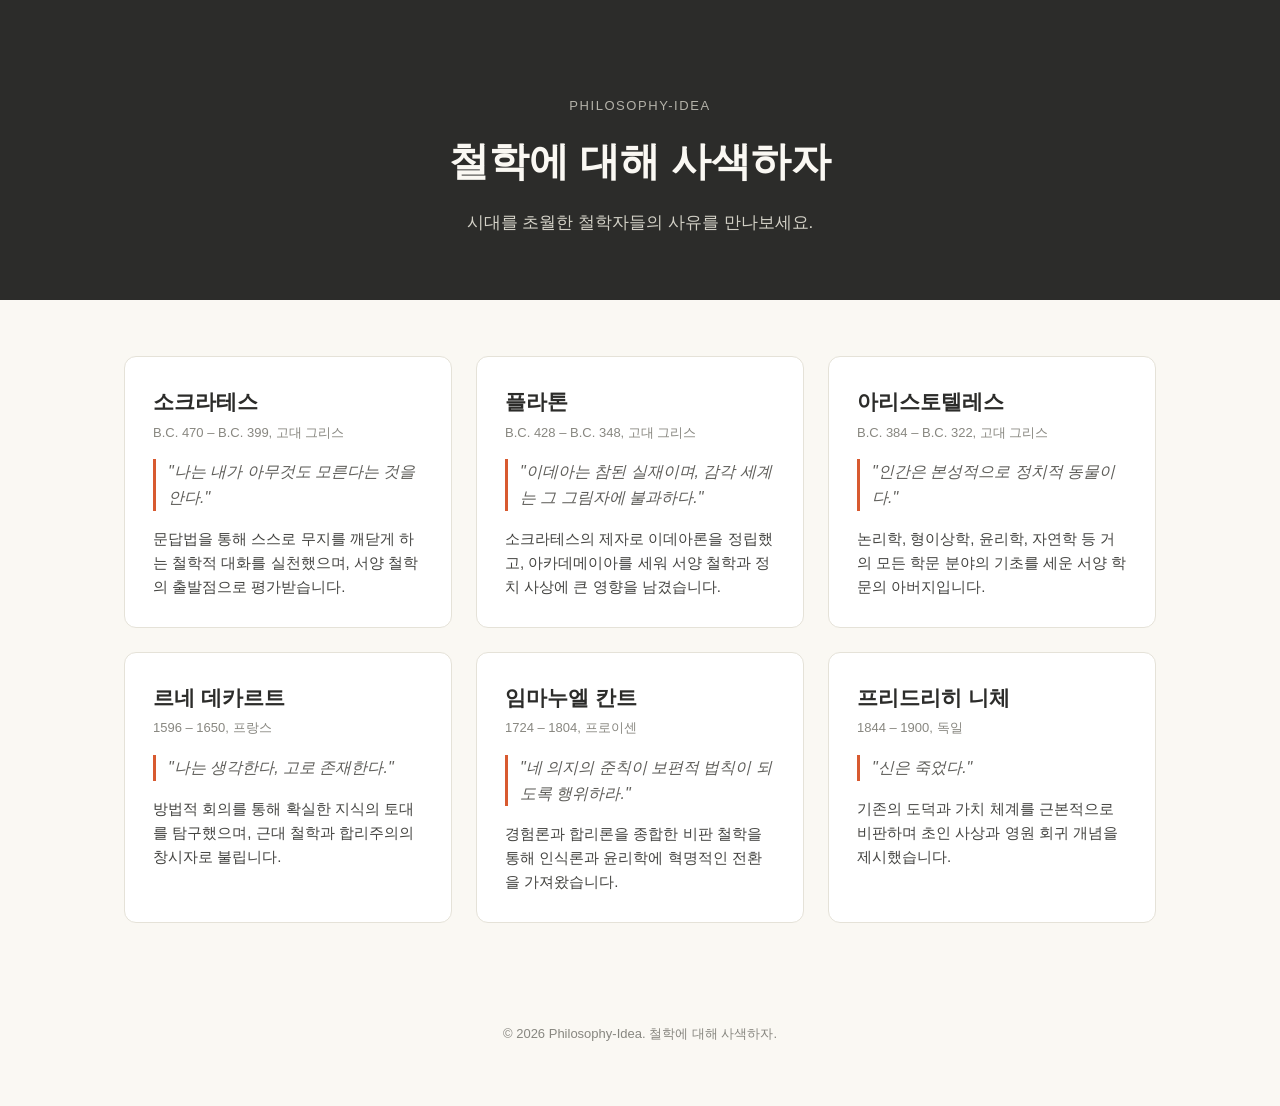
==== index.html @ b4708b45 "Add philosophers landing page Introduces a simple static landing page showcasing several philosopher" ====
<!DOCTYPE html>
<html lang="ko">
<head>
  <meta charset="UTF-8" />
  <meta name="viewport" content="width=device-width, initial-scale=1.0" />
  <title>Philosophy-Idea</title>
  <link rel="stylesheet" href="style.css" />
</head>
<body>
  <header class="hero">
    <p class="eyebrow">Philosophy-Idea</p>
    <h1>철학에 대해 사색하자</h1>
    <p class="subtitle">시대를 초월한 철학자들의 사유를 만나보세요.</p>
  </header>

  <main>
    <section class="philosophers" id="philosophers">
      <article class="card">
        <h2>소크라테스</h2>
        <p class="era">B.C. 470 &ndash; B.C. 399, 고대 그리스</p>
        <p class="quote">"나는 내가 아무것도 모른다는 것을 안다."</p>
        <p class="desc">문답법을 통해 스스로 무지를 깨닫게 하는 철학적 대화를 실천했으며, 서양 철학의 출발점으로 평가받습니다.</p>
      </article>

      <article class="card">
        <h2>플라톤</h2>
        <p class="era">B.C. 428 &ndash; B.C. 348, 고대 그리스</p>
        <p class="quote">"이데아는 참된 실재이며, 감각 세계는 그 그림자에 불과하다."</p>
        <p class="desc">소크라테스의 제자로 이데아론을 정립했고, 아카데메이아를 세워 서양 철학과 정치 사상에 큰 영향을 남겼습니다.</p>
      </article>

      <article class="card">
        <h2>아리스토텔레스</h2>
        <p class="era">B.C. 384 &ndash; B.C. 322, 고대 그리스</p>
        <p class="quote">"인간은 본성적으로 정치적 동물이다."</p>
        <p class="desc">논리학, 형이상학, 윤리학, 자연학 등 거의 모든 학문 분야의 기초를 세운 서양 학문의 아버지입니다.</p>
      </article>

      <article class="card">
        <h2>르네 데카르트</h2>
        <p class="era">1596 &ndash; 1650, 프랑스</p>
        <p class="quote">"나는 생각한다, 고로 존재한다."</p>
        <p class="desc">방법적 회의를 통해 확실한 지식의 토대를 탐구했으며, 근대 철학과 합리주의의 창시자로 불립니다.</p>
      </article>

      <article class="card">
        <h2>임마누엘 칸트</h2>
        <p class="era">1724 &ndash; 1804, 프로이센</p>
        <p class="quote">"네 의지의 준칙이 보편적 법칙이 되도록 행위하라."</p>
        <p class="desc">경험론과 합리론을 종합한 비판 철학을 통해 인식론과 윤리학에 혁명적인 전환을 가져왔습니다.</p>
      </article>

      <article class="card">
        <h2>프리드리히 니체</h2>
        <p class="era">1844 &ndash; 1900, 독일</p>
        <p class="quote">"신은 죽었다."</p>
        <p class="desc">기존의 도덕과 가치 체계를 근본적으로 비판하며 초인 사상과 영원 회귀 개념을 제시했습니다.</p>
      </article>
    </section>
  </main>

  <footer>
    <p>&copy; 2026 Philosophy-Idea. 철학에 대해 사색하자.</p>
  </footer>
</body>
</html>
---- style.css ----
* {
  box-sizing: border-box;
}

body {
  margin: 0;
  font-family: -apple-system, BlinkMacSystemFont, "Apple SD Gothic Neo", "Segoe UI", sans-serif;
  color: #2c2c2a;
  background: #faf8f3;
  line-height: 1.6;
}

.hero {
  text-align: center;
  padding: 96px 24px 64px;
  background: #2c2c2a;
  color: #faf8f3;
}

.eyebrow {
  letter-spacing: 0.12em;
  text-transform: uppercase;
  font-size: 13px;
  color: #b4b2a9;
  margin: 0 0 12px;
}

.hero h1 {
  font-size: 40px;
  margin: 0 0 16px;
  font-weight: 600;
}

.subtitle {
  font-size: 17px;
  color: #d3d1c7;
  margin: 0;
}

main {
  max-width: 1080px;
  margin: 0 auto;
  padding: 56px 24px;
}

.philosophers {
  display: grid;
  grid-template-columns: repeat(auto-fit, minmax(280px, 1fr));
  gap: 24px;
}

.card {
  background: #ffffff;
  border: 1px solid #e5e2d8;
  border-radius: 12px;
  padding: 28px;
  transition: transform 0.15s ease, box-shadow 0.15s ease;
}

.card:hover {
  transform: translateY(-2px);
  box-shadow: 0 8px 24px rgba(0, 0, 0, 0.06);
}

.card h2 {
  margin: 0 0 4px;
  font-size: 21px;
}

.era {
  font-size: 13px;
  color: #888780;
  margin: 0 0 16px;
}

.quote {
  font-style: italic;
  color: #5f5e5a;
  border-left: 3px solid #d85a30;
  padding-left: 12px;
  margin: 0 0 16px;
}

.desc {
  font-size: 15px;
  color: #444441;
  margin: 0;
}

footer {
  text-align: center;
  padding: 32px 24px 48px;
  color: #888780;
  font-size: 13px;
}
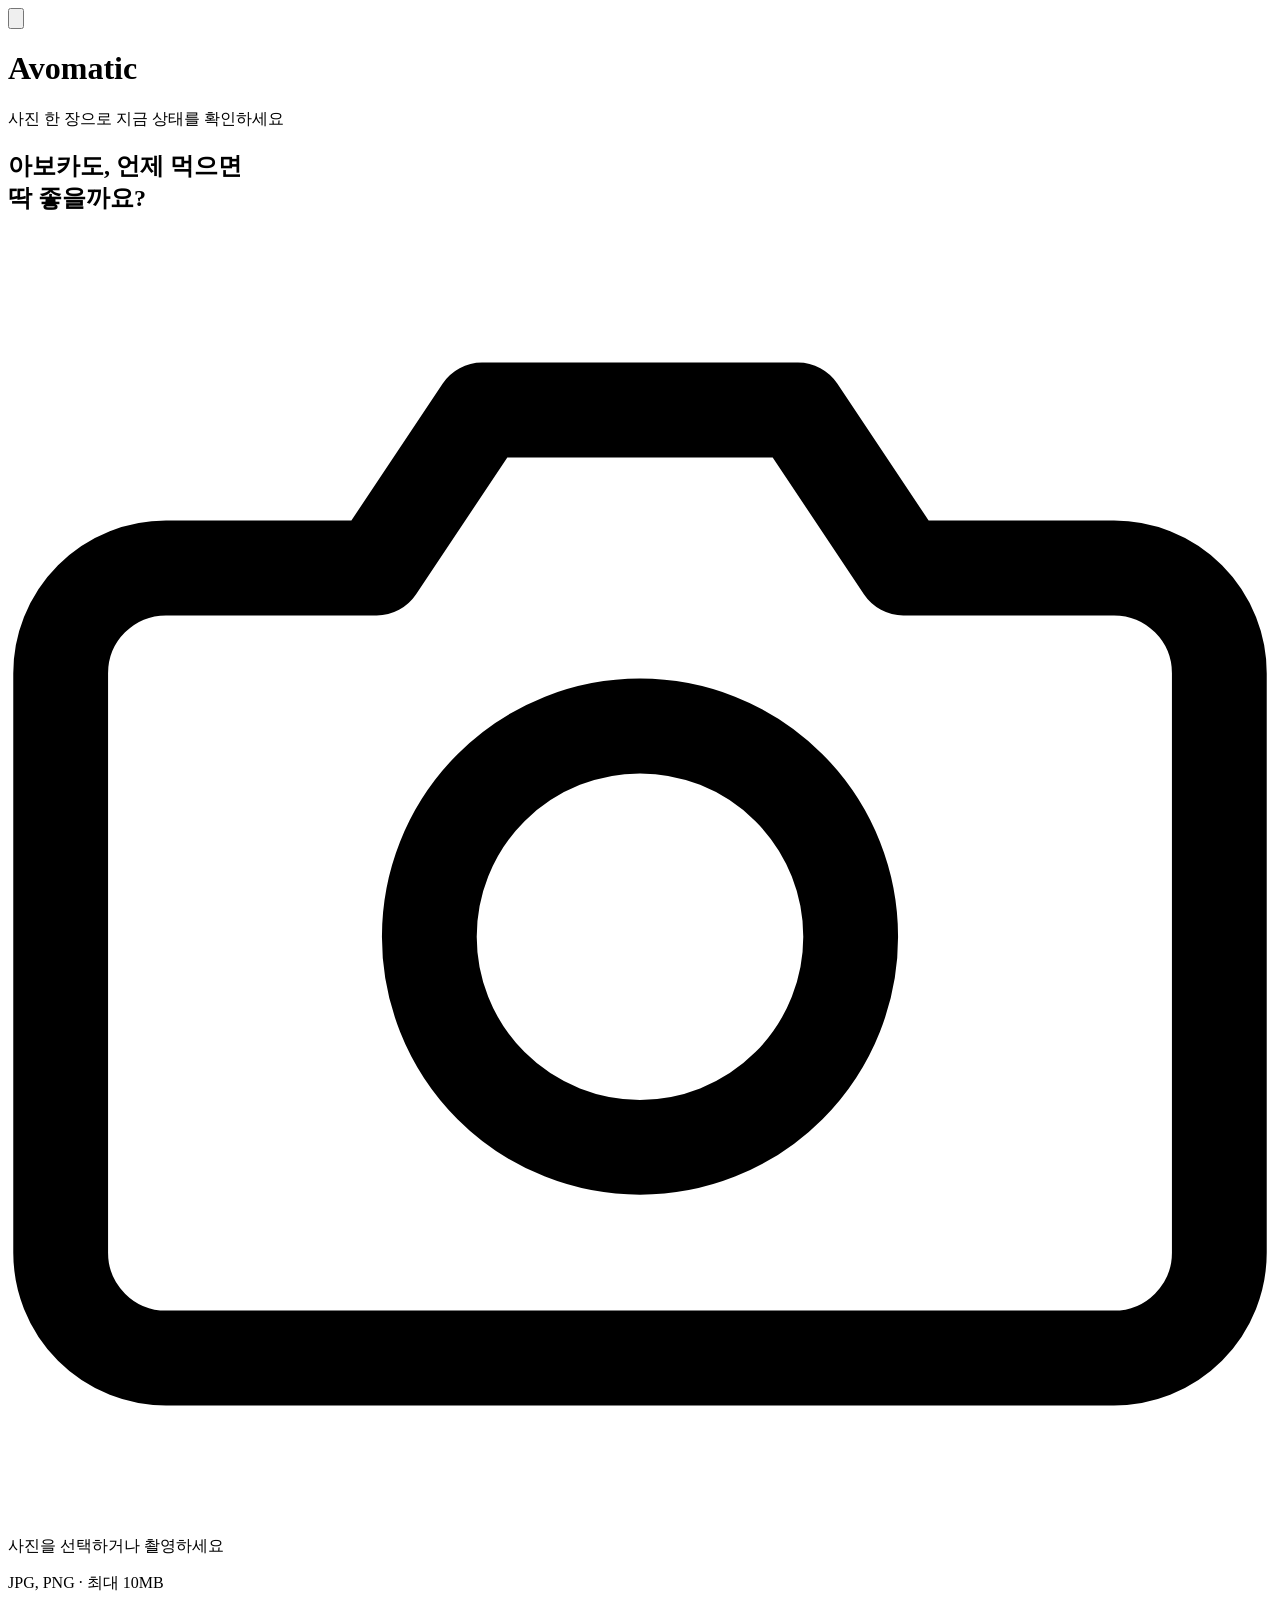
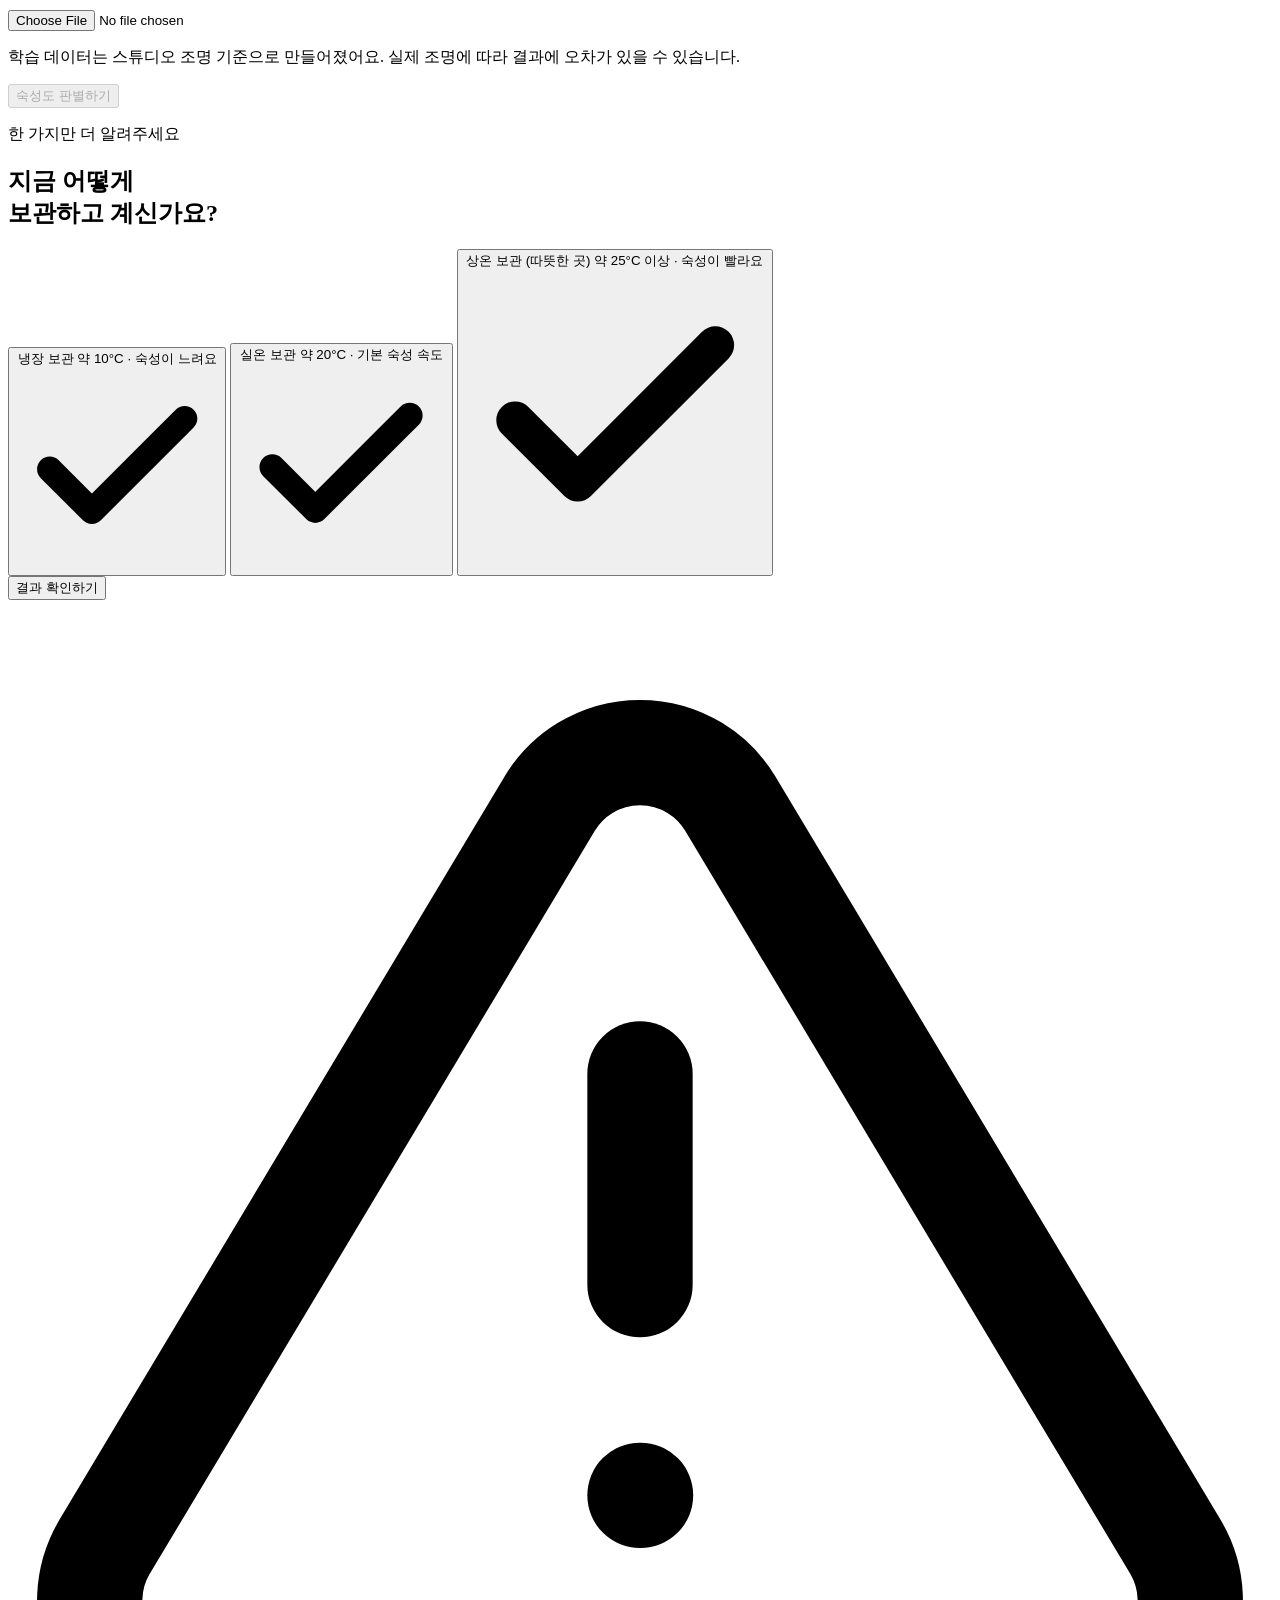
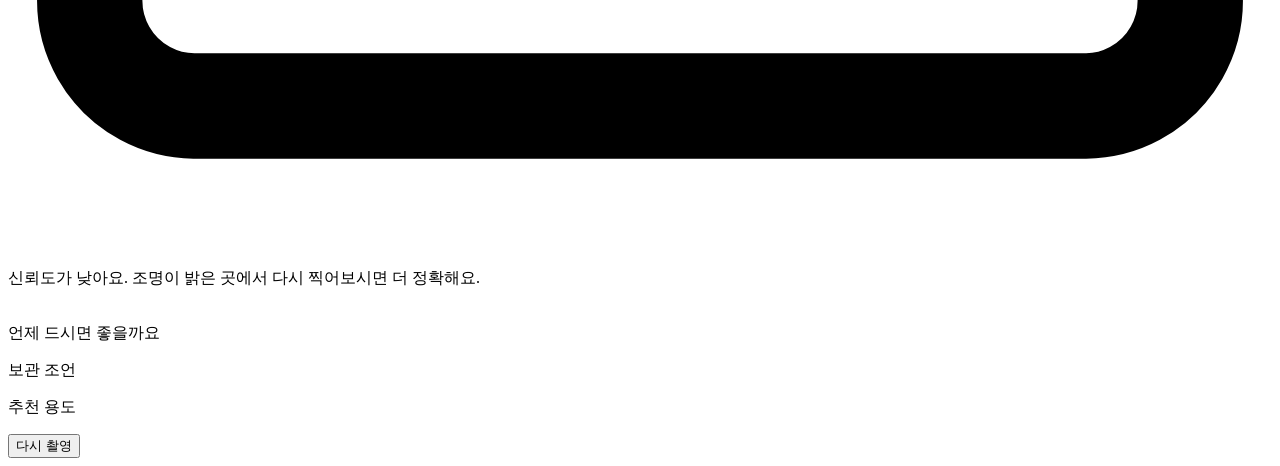
==== commit 989d2f76: "아보카도앱으로 변환 철학자 소개 페이지를 Avomatic(아보카도 숙성도 판별) 앱으로 교체. 업로드 -> 보관법 선택 -> 결과 카드 플로우, Tailwind 기반 모바일 우선 " ====
--- a/index.html
+++ b/index.html
@@ -1,66 +1,156 @@
 <!DOCTYPE html>
 <html lang="ko">
 <head>
-  <meta charset="UTF-8" />
-  <meta name="viewport" content="width=device-width, initial-scale=1.0" />
-  <title>Philosophy-Idea</title>
-  <link rel="stylesheet" href="style.css" />
+<meta charset="UTF-8" />
+<meta name="viewport" content="width=device-width, initial-scale=1.0" />
+<title>Avomatic — 아보카도 숙성도 판별</title>
+<script src="https://cdn.tailwindcss.com"></script>
+<script>
+  tailwind.config = {
+    theme: {
+      extend: {
+        colors: {
+          avocado: {
+            50: '#f2f7e9', 100: '#e0ecc9', 200: '#c8dd9d',
+            300: '#a8c968', 400: '#8bb542', 500: '#6f9a2e',
+            600: '#557a22', 700: '#425f1c', 800: '#364c1a', 900: '#2f4118'
+          }
+        }
+      }
+    }
+  }
+</script>
+<link rel="stylesheet" href="css/style.css" />
 </head>
-<body>
-  <header class="hero">
-    <p class="eyebrow">Philosophy-Idea</p>
-    <h1>철학에 대해 사색하자</h1>
-    <p class="subtitle">시대를 초월한 철학자들의 사유를 만나보세요.</p>
-  </header>
+<body class="bg-avocado-50 min-h-screen text-avocado-900 antialiased">
 
-  <main>
-    <section class="philosophers" id="philosophers">
-      <article class="card">
-        <h2>소크라테스</h2>
-        <p class="era">B.C. 470 &ndash; B.C. 399, 고대 그리스</p>
-        <p class="quote">"나는 내가 아무것도 모른다는 것을 안다."</p>
-        <p class="desc">문답법을 통해 스스로 무지를 깨닫게 하는 철학적 대화를 실천했으며, 서양 철학의 출발점으로 평가받습니다.</p>
-      </article>
+  <div class="mx-auto flex min-h-screen w-full max-w-md flex-col bg-white shadow-sm">
 
-      <article class="card">
-        <h2>플라톤</h2>
-        <p class="era">B.C. 428 &ndash; B.C. 348, 고대 그리스</p>
-        <p class="quote">"이데아는 참된 실재이며, 감각 세계는 그 그림자에 불과하다."</p>
-        <p class="desc">소크라테스의 제자로 이데아론을 정립했고, 아카데메이아를 세워 서양 철학과 정치 사상에 큰 영향을 남겼습니다.</p>
-      </article>
+    <header class="flex items-center justify-between border-b border-avocado-100 px-5 py-4">
+      <button id="backBtn" class="invisible flex h-8 w-8 items-center justify-center rounded-full text-avocado-600 hover:bg-avocado-50" aria-label="뒤로 가기">
+        <svg xmlns="http://www.w3.org/2000/svg" class="h-5 w-5" viewBox="0 0 24 24" fill="none" stroke="currentColor" stroke-width="2" stroke-linecap="round" stroke-linejoin="round"><path d="M15 18l-6-6 6-6"/></svg>
+      </button>
+      <h1 class="text-base font-semibold tracking-tight">Avomatic</h1>
+      <div class="h-8 w-8"></div>
+    </header>
 
-      <article class="card">
-        <h2>아리스토텔레스</h2>
-        <p class="era">B.C. 384 &ndash; B.C. 322, 고대 그리스</p>
-        <p class="quote">"인간은 본성적으로 정치적 동물이다."</p>
-        <p class="desc">논리학, 형이상학, 윤리학, 자연학 등 거의 모든 학문 분야의 기초를 세운 서양 학문의 아버지입니다.</p>
-      </article>
+    <main class="flex flex-1 flex-col">
 
-      <article class="card">
-        <h2>르네 데카르트</h2>
-        <p class="era">1596 &ndash; 1650, 프랑스</p>
-        <p class="quote">"나는 생각한다, 고로 존재한다."</p>
-        <p class="desc">방법적 회의를 통해 확실한 지식의 토대를 탐구했으며, 근대 철학과 합리주의의 창시자로 불립니다.</p>
-      </article>
+      <section id="view-upload" class="flex flex-1 flex-col px-5 py-6">
+        <p class="text-sm text-avocado-600">사진 한 장으로 지금 상태를 확인하세요</p>
+        <h2 class="mt-1 text-xl font-bold leading-snug">아보카도, 언제 먹으면<br/>딱 좋을까요?</h2>
 
-      <article class="card">
-        <h2>임마누엘 칸트</h2>
-        <p class="era">1724 &ndash; 1804, 프로이센</p>
-        <p class="quote">"네 의지의 준칙이 보편적 법칙이 되도록 행위하라."</p>
-        <p class="desc">경험론과 합리론을 종합한 비판 철학을 통해 인식론과 윤리학에 혁명적인 전환을 가져왔습니다.</p>
-      </article>
+        <label for="photoInput" id="dropZone" class="mt-6 flex flex-1 min-h-[280px] cursor-pointer flex-col items-center justify-center gap-3 rounded-2xl border-2 border-dashed border-avocado-200 bg-avocado-50 px-6 text-center transition hover:border-avocado-400 hover:bg-avocado-100">
+          <img id="previewImg" src="" alt="" class="hidden max-h-64 w-full rounded-xl object-cover" />
+          <div id="dropZoneEmpty" class="flex flex-col items-center gap-3">
+            <div class="flex h-14 w-14 items-center justify-center rounded-full bg-avocado-100 text-avocado-600">
+              <svg xmlns="http://www.w3.org/2000/svg" class="h-7 w-7" viewBox="0 0 24 24" fill="none" stroke="currentColor" stroke-width="1.8" stroke-linecap="round" stroke-linejoin="round"><path d="M23 19a2 2 0 0 1-2 2H3a2 2 0 0 1-2-2V8a2 2 0 0 1 2-2h4l2-3h6l2 3h4a2 2 0 0 1 2 2z"/><circle cx="12" cy="13" r="4"/></svg>
+            </div>
+            <p class="text-sm font-medium text-avocado-700">사진을 선택하거나 촬영하세요</p>
+            <p class="text-xs text-avocado-400">JPG, PNG · 최대 10MB</p>
+          </div>
+        </label>
+        <input id="photoInput" type="file" accept="image/*" capture="environment" class="hidden" />
 
-      <article class="card">
-        <h2>프리드리히 니체</h2>
-        <p class="era">1844 &ndash; 1900, 독일</p>
-        <p class="quote">"신은 죽었다."</p>
-        <p class="desc">기존의 도덕과 가치 체계를 근본적으로 비판하며 초인 사상과 영원 회귀 개념을 제시했습니다.</p>
-      </article>
-    </section>
-  </main>
+        <p class="mt-4 text-xs leading-relaxed text-avocado-400">
+          학습 데이터는 스튜디오 조명 기준으로 만들어졌어요. 실제 조명에 따라 결과에 오차가 있을 수 있습니다.
+        </p>
 
-  <footer>
-    <p>&copy; 2026 Philosophy-Idea. 철학에 대해 사색하자.</p>
-  </footer>
+        <button id="toStorageBtn" disabled class="mt-6 w-full rounded-xl bg-avocado-600 px-4 py-3.5 text-sm font-semibold text-white transition disabled:cursor-not-allowed disabled:bg-avocado-200">
+          숙성도 판별하기
+        </button>
+      </section>
+
+      <section id="view-storage" class="hidden flex-1 flex-col px-5 py-6">
+        <p class="text-sm text-avocado-600">한 가지만 더 알려주세요</p>
+        <h2 class="mt-1 text-xl font-bold leading-snug">지금 어떻게<br/>보관하고 계신가요?</h2>
+
+        <div id="storageOptions" class="mt-6 flex flex-col gap-3">
+          <button type="button" data-storage="fridge" data-factor="2.3" class="storage-option flex items-center justify-between rounded-xl border-2 border-avocado-200 px-4 py-3.5 text-left transition">
+            <span>
+              <span class="block text-sm font-semibold">냉장 보관</span>
+              <span class="block text-xs text-avocado-500">약 10°C · 숙성이 느려요</span>
+            </span>
+            <span class="check hidden h-5 w-5 flex-shrink-0 items-center justify-center rounded-full bg-avocado-600 text-white">
+              <svg xmlns="http://www.w3.org/2000/svg" class="h-3.5 w-3.5" viewBox="0 0 24 24" fill="none" stroke="currentColor" stroke-width="3" stroke-linecap="round" stroke-linejoin="round"><path d="M20 6L9 17l-5-5"/></svg>
+            </span>
+          </button>
+
+          <button type="button" data-storage="room" data-factor="1" class="storage-option flex items-center justify-between rounded-xl border-2 border-avocado-600 bg-avocado-50 px-4 py-3.5 text-left transition">
+            <span>
+              <span class="block text-sm font-semibold">실온 보관</span>
+              <span class="block text-xs text-avocado-500">약 20°C · 기본 숙성 속도</span>
+            </span>
+            <span class="check flex h-5 w-5 flex-shrink-0 items-center justify-center rounded-full bg-avocado-600 text-white">
+              <svg xmlns="http://www.w3.org/2000/svg" class="h-3.5 w-3.5" viewBox="0 0 24 24" fill="none" stroke="currentColor" stroke-width="3" stroke-linecap="round" stroke-linejoin="round"><path d="M20 6L9 17l-5-5"/></svg>
+            </span>
+          </button>
+
+          <button type="button" data-storage="warm" data-factor="0.7" class="storage-option flex items-center justify-between rounded-xl border-2 border-avocado-200 px-4 py-3.5 text-left transition">
+            <span>
+              <span class="block text-sm font-semibold">상온 보관 (따뜻한 곳)</span>
+              <span class="block text-xs text-avocado-500">약 25°C 이상 · 숙성이 빨라요</span>
+            </span>
+            <span class="check hidden h-5 w-5 flex-shrink-0 items-center justify-center rounded-full bg-avocado-600 text-white">
+              <svg xmlns="http://www.w3.org/2000/svg" class="h-3.5 w-3.5" viewBox="0 0 24 24" fill="none" stroke="currentColor" stroke-width="3" stroke-linecap="round" stroke-linejoin="round"><path d="M20 6L9 17l-5-5"/></svg>
+            </span>
+          </button>
+        </div>
+
+        <div class="flex-1"></div>
+
+        <button id="toResultBtn" class="mt-6 w-full rounded-xl bg-avocado-600 px-4 py-3.5 text-sm font-semibold text-white transition">
+          결과 확인하기
+        </button>
+      </section>
+
+      <section id="view-result" class="hidden flex-1 flex-col px-5 py-6">
+        <div id="warningBanner" class="hidden mb-4 flex items-start gap-2 rounded-xl bg-amber-50 px-4 py-3 text-xs text-amber-700">
+          <svg xmlns="http://www.w3.org/2000/svg" class="mt-0.5 h-4 w-4 flex-shrink-0" viewBox="0 0 24 24" fill="none" stroke="currentColor" stroke-width="2" stroke-linecap="round" stroke-linejoin="round"><path d="M10.29 3.86L1.82 18a2 2 0 0 0 1.71 3h16.94a2 2 0 0 0 1.71-3L13.71 3.86a2 2 0 0 0-3.42 0z"/><line x1="12" y1="9" x2="12" y2="13"/><line x1="12" y1="17" x2="12.01" y2="17"/></svg>
+          <span>신뢰도가 낮아요. 조명이 밝은 곳에서 다시 찍어보시면 더 정확해요.</span>
+        </div>
+
+        <div class="flex items-center gap-4 rounded-2xl bg-avocado-50 p-4">
+          <img id="resultImg" src="" alt="" class="h-20 w-20 flex-shrink-0 rounded-xl object-cover" />
+          <div class="min-w-0 flex-1">
+            <span id="stageBadge" class="inline-block rounded-full px-2.5 py-1 text-xs font-semibold"></span>
+            <p id="stageName" class="mt-1.5 text-lg font-bold"></p>
+            <div class="mt-1.5 flex items-center gap-1.5">
+              <div class="h-1.5 flex-1 overflow-hidden rounded-full bg-avocado-200">
+                <div id="confidenceBar" class="h-full rounded-full bg-avocado-600"></div>
+              </div>
+              <span id="confidenceText" class="flex-shrink-0 text-xs font-medium text-avocado-500"></span>
+            </div>
+          </div>
+        </div>
+
+        <div id="timingCard" class="mt-4 rounded-2xl border-2 px-4 py-4 text-center">
+          <p class="text-xs font-medium uppercase tracking-wide opacity-70">언제 드시면 좋을까요</p>
+          <p id="timingText" class="mt-1 text-2xl font-bold"></p>
+        </div>
+
+        <div class="mt-4 rounded-2xl bg-avocado-50 p-4">
+          <p class="text-xs font-semibold text-avocado-600">보관 조언</p>
+          <p id="storageAdvice" class="mt-1.5 text-sm leading-relaxed text-avocado-800"></p>
+        </div>
+
+        <div class="mt-4">
+          <p class="text-xs font-semibold text-avocado-600">추천 용도</p>
+          <div id="usageTags" class="mt-2 flex flex-wrap gap-2"></div>
+        </div>
+
+        <div class="flex-1"></div>
+
+        <div class="mt-6 flex gap-3">
+          <button id="retakeBtn" class="flex-1 rounded-xl border-2 border-avocado-200 px-4 py-3.5 text-sm font-semibold text-avocado-700 transition hover:bg-avocado-50">
+            다시 촬영
+          </button>
+        </div>
+      </section>
+
+    </main>
+  </div>
+
+  <script src="js/app.js"></script>
 </body>
 </html>
--- a/css/style.css
+++ b/css/style.css
@@ -0,0 +1,7 @@
+.storage-option {
+  cursor: pointer;
+}
+
+#confidenceBar {
+  transition: width 0.4s ease;
+}
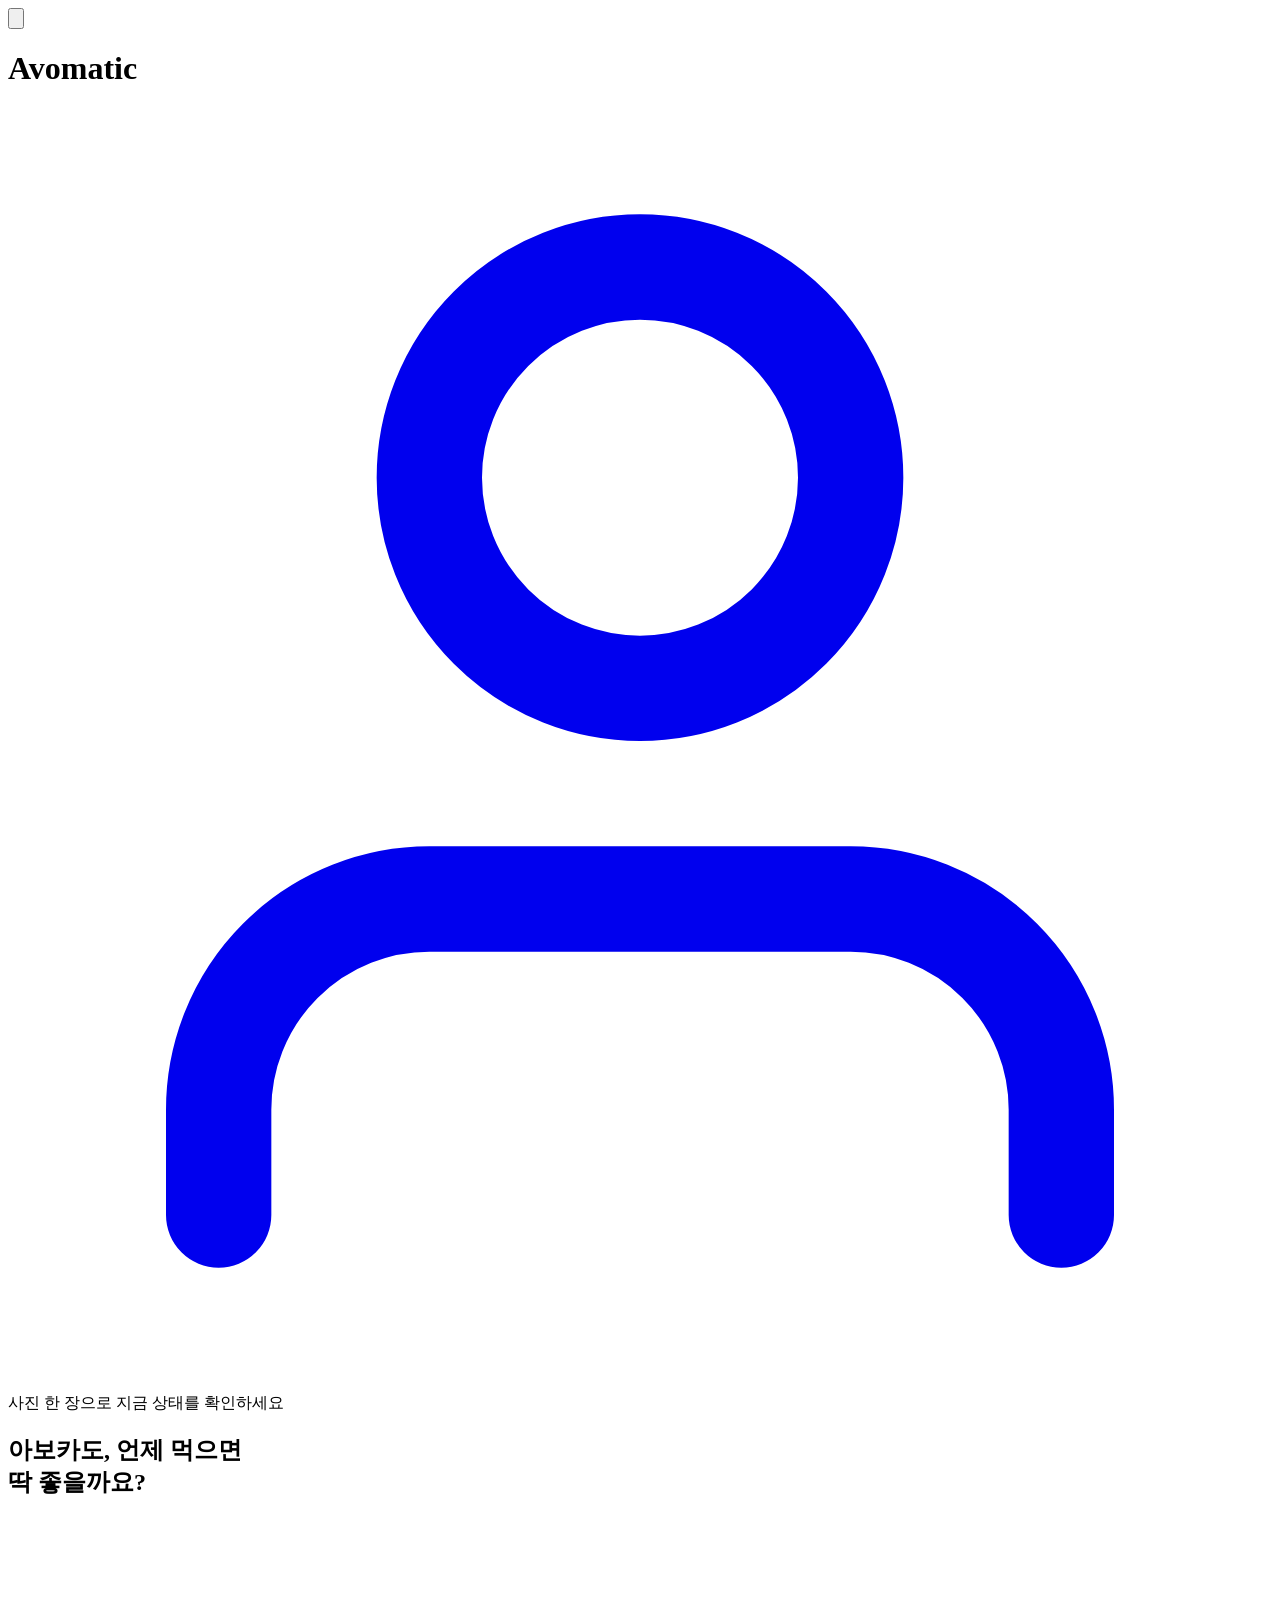
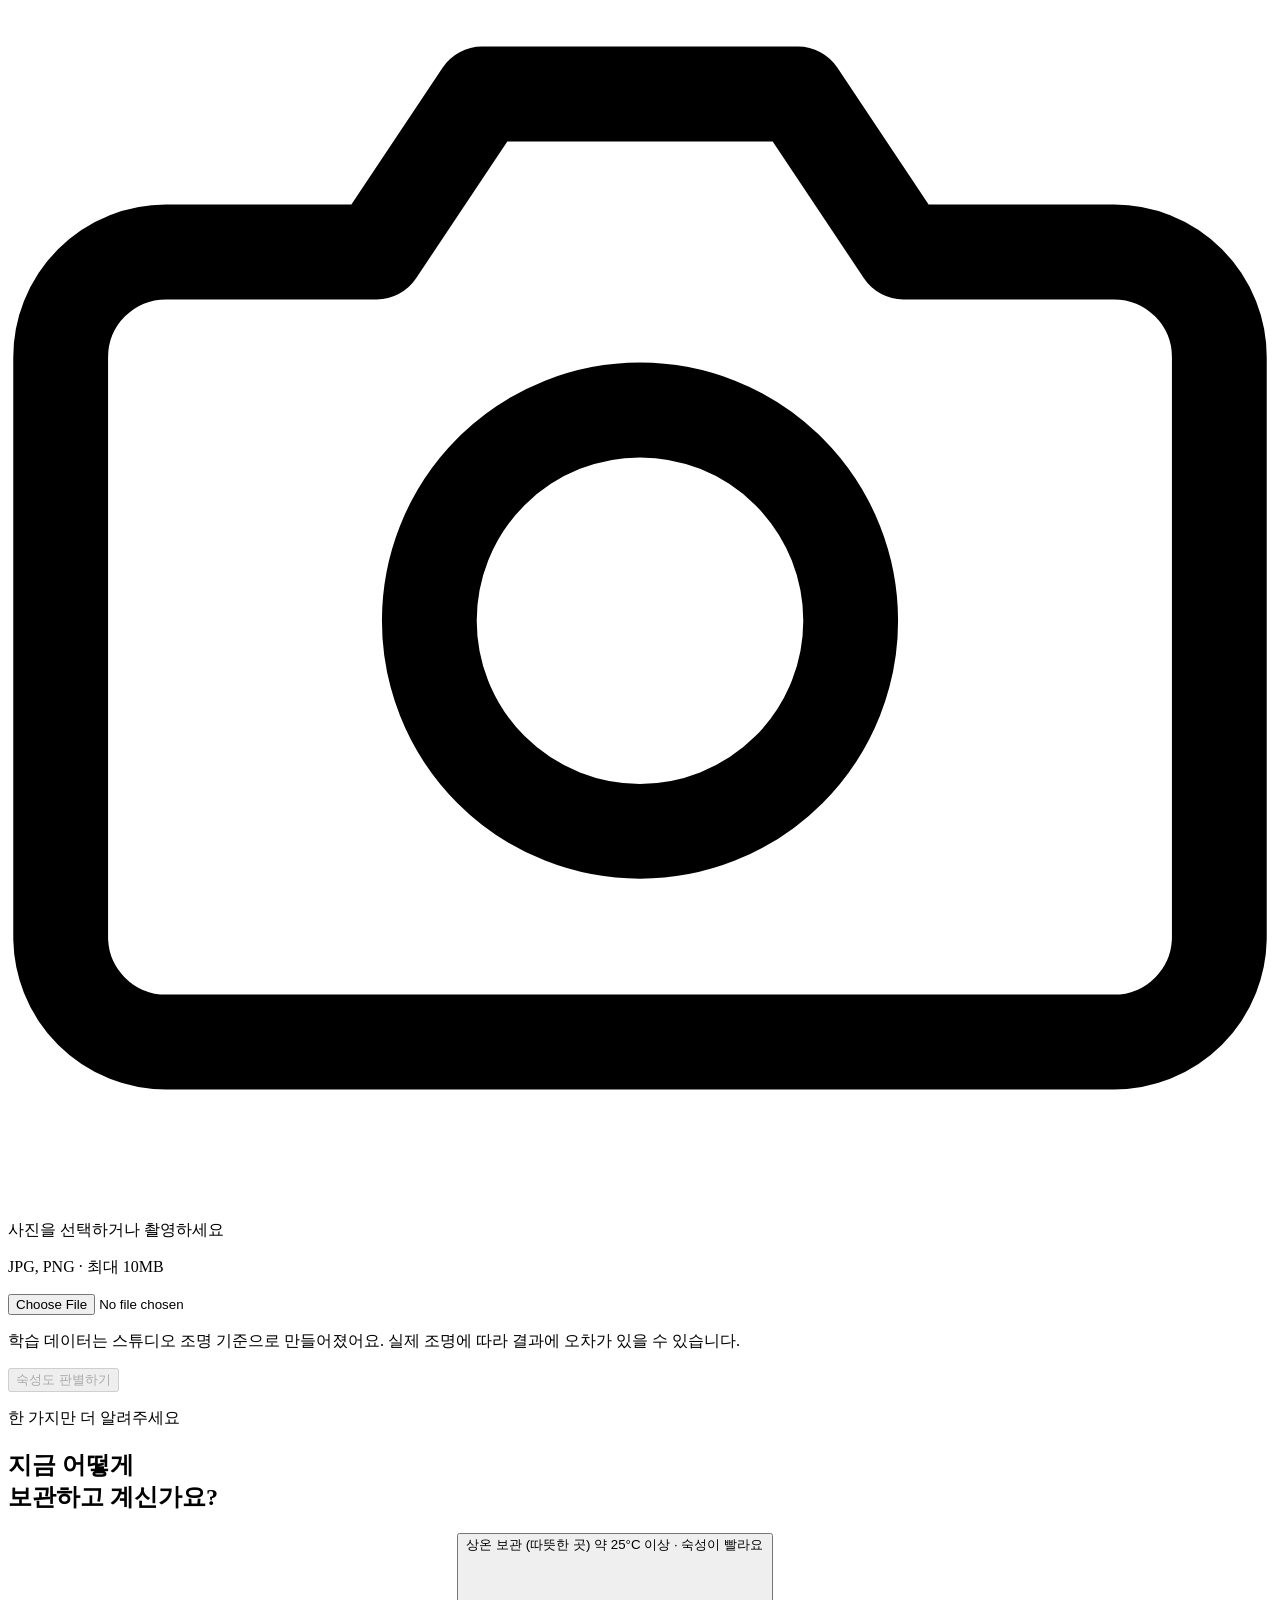
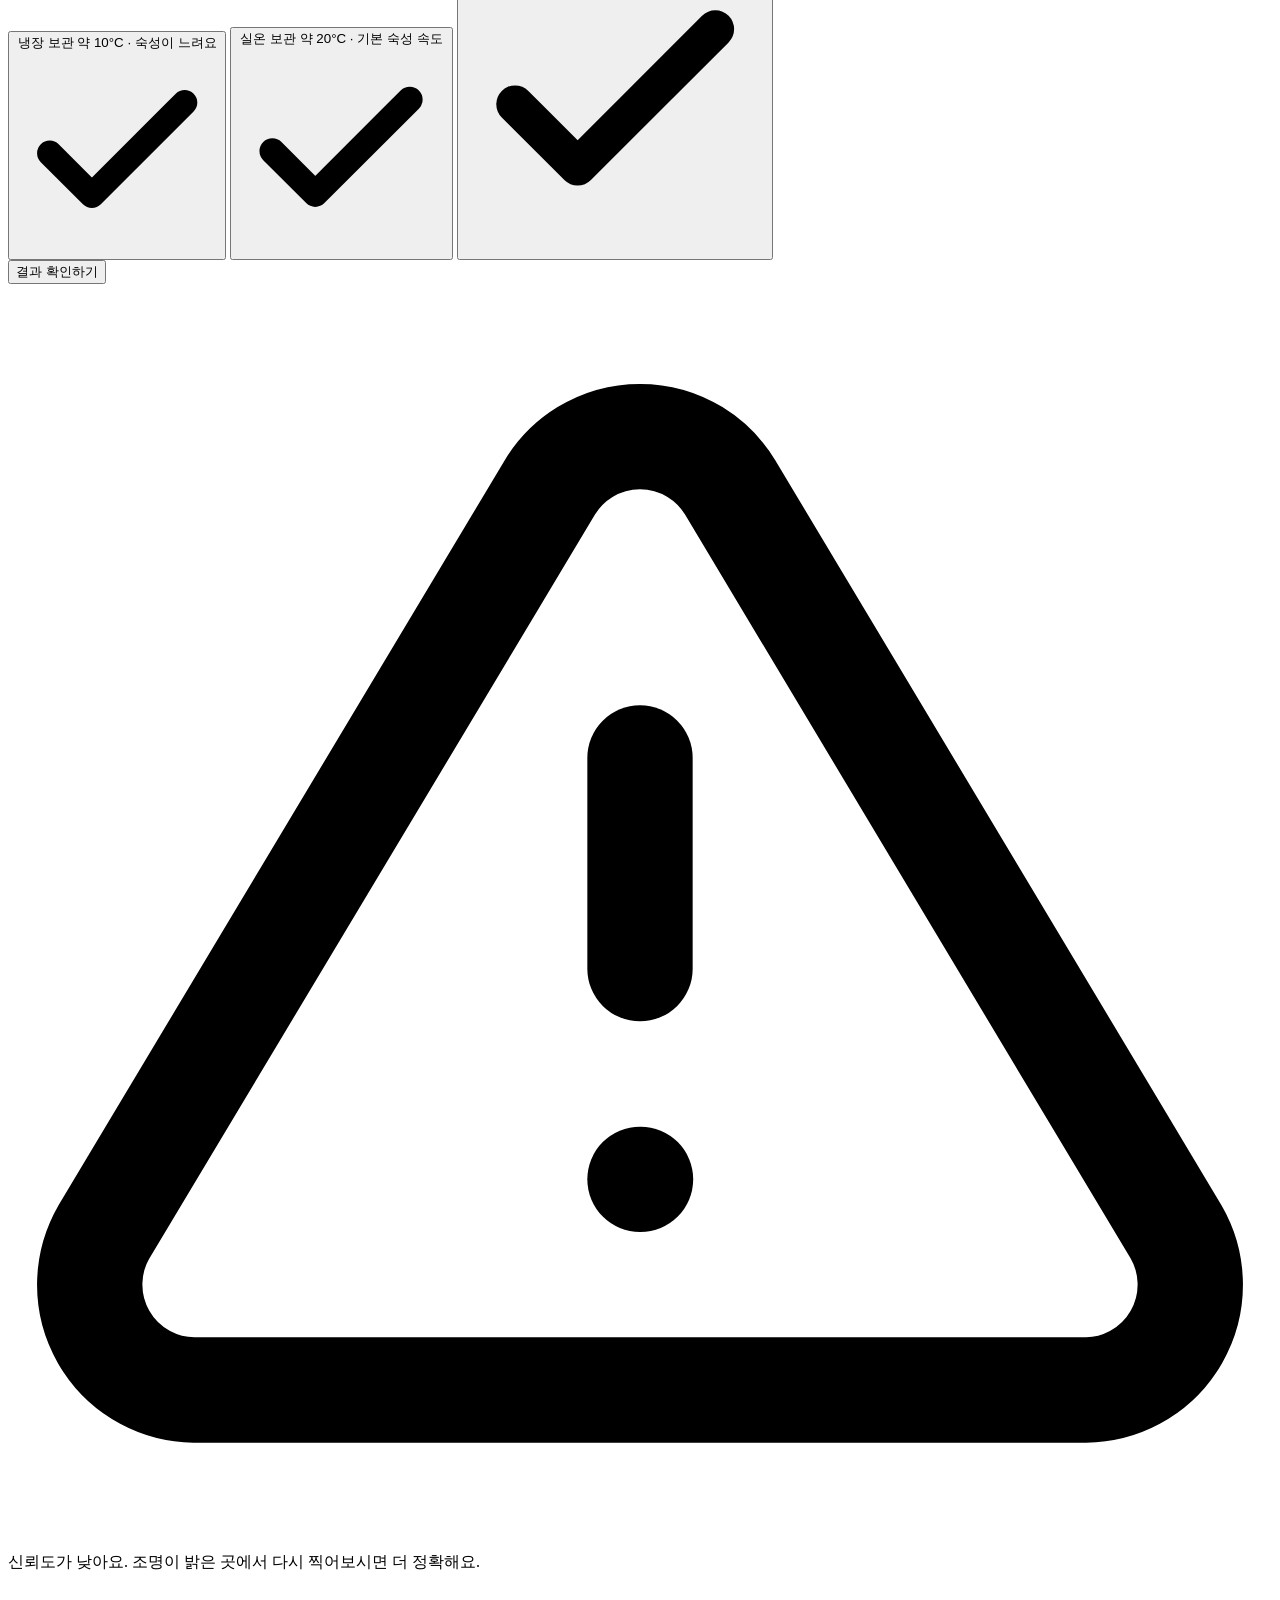
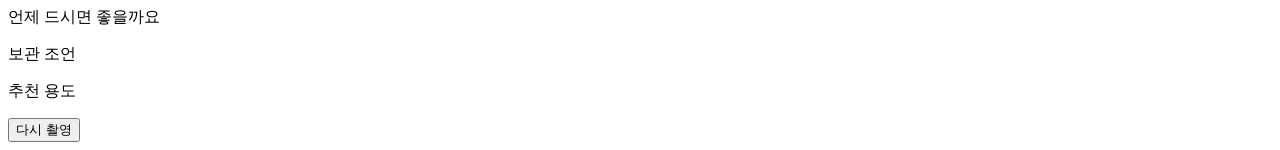
==== commit 43db8619: "DB 연동 + 로그인/회원가입 추가 Flask 백엔드로 전환해서 판별 결과를 Postgres에 저장하고, 이메일/비밀번호 기반 회원가입·로그인 세션 인증 추가. 비밀번호는 werk" ====
--- a/index.html
+++ b/index.html
@@ -31,7 +31,9 @@
         <svg xmlns="http://www.w3.org/2000/svg" class="h-5 w-5" viewBox="0 0 24 24" fill="none" stroke="currentColor" stroke-width="2" stroke-linecap="round" stroke-linejoin="round"><path d="M15 18l-6-6 6-6"/></svg>
       </button>
       <h1 class="text-base font-semibold tracking-tight">Avomatic</h1>
-      <div class="h-8 w-8"></div>
+      <a href="/login" class="flex h-8 w-8 items-center justify-center rounded-full text-avocado-600 hover:bg-avocado-50" aria-label="로그인">
+        <svg xmlns="http://www.w3.org/2000/svg" class="h-5 w-5" viewBox="0 0 24 24" fill="none" stroke="currentColor" stroke-width="2" stroke-linecap="round" stroke-linejoin="round"><path d="M20 21v-2a4 4 0 0 0-4-4H8a4 4 0 0 0-4 4v2"/><circle cx="12" cy="7" r="4"/></svg>
+      </a>
     </header>
 
     <main class="flex flex-1 flex-col">
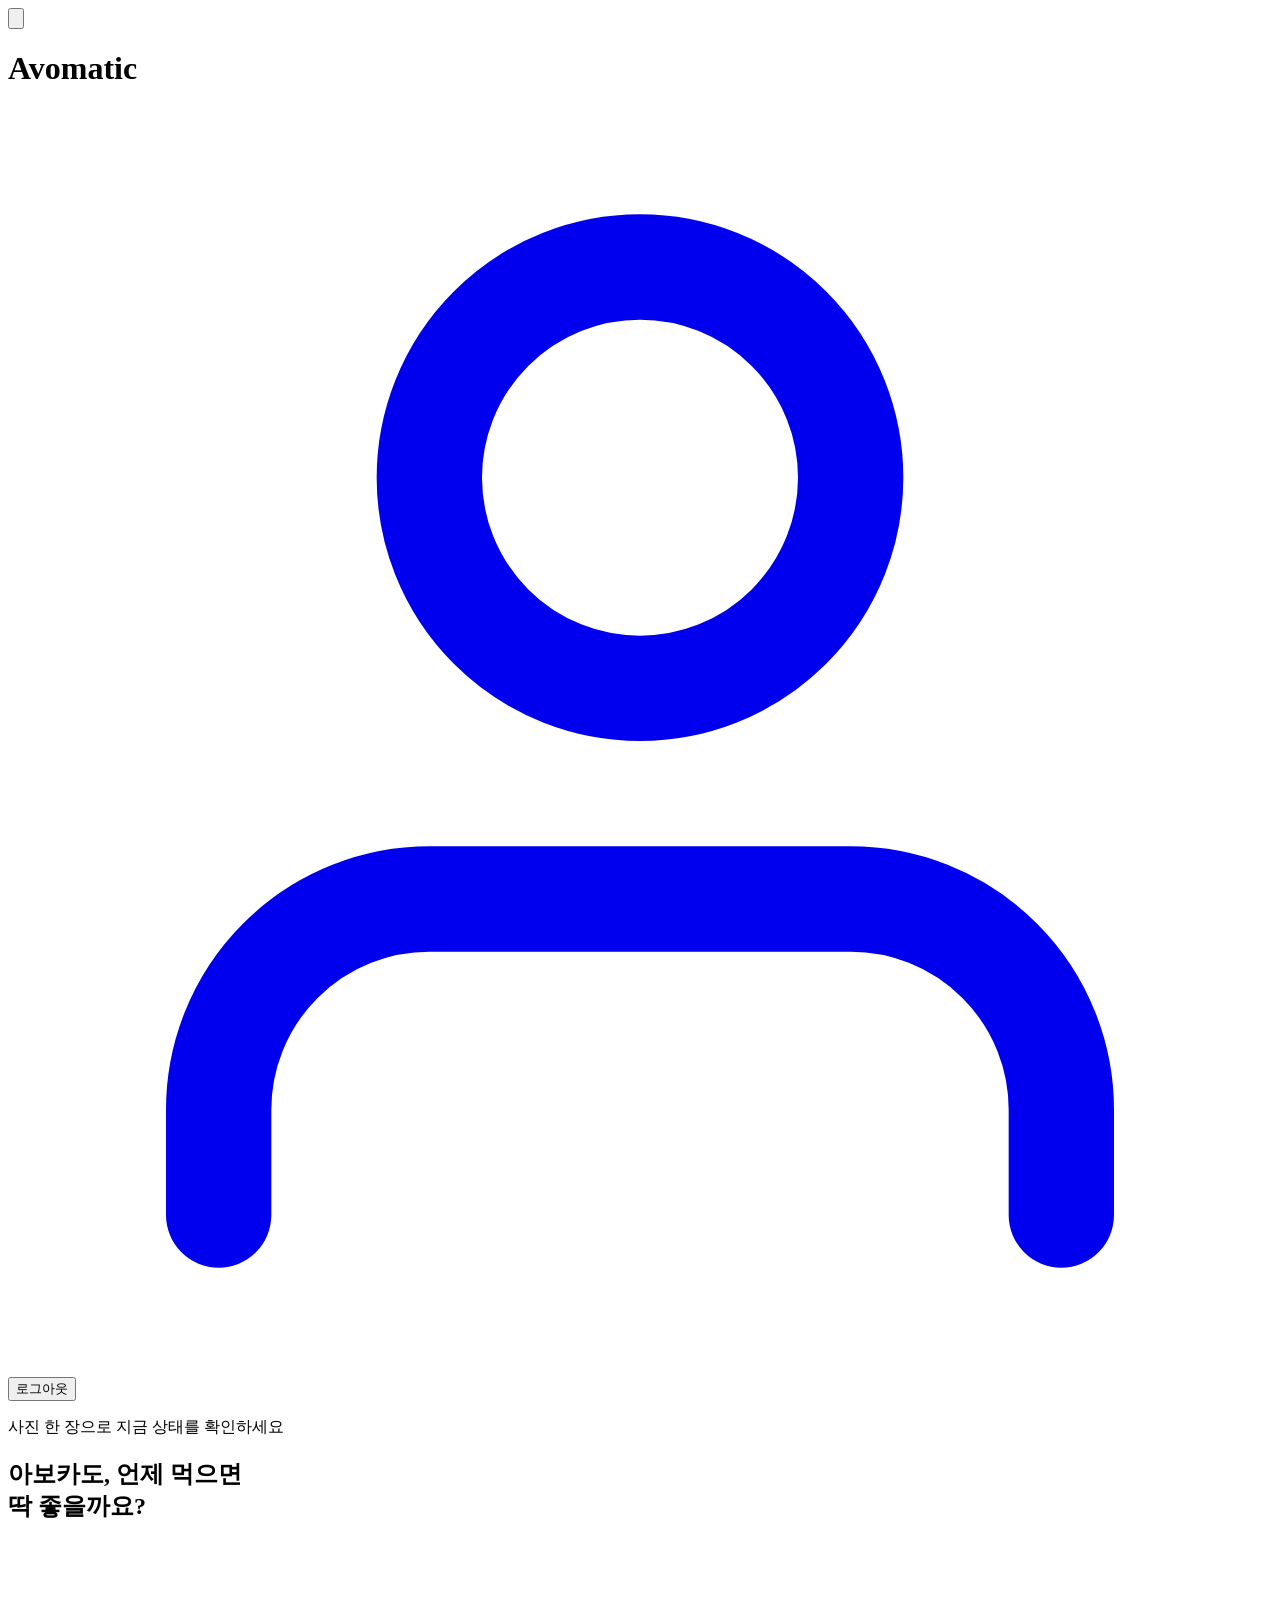
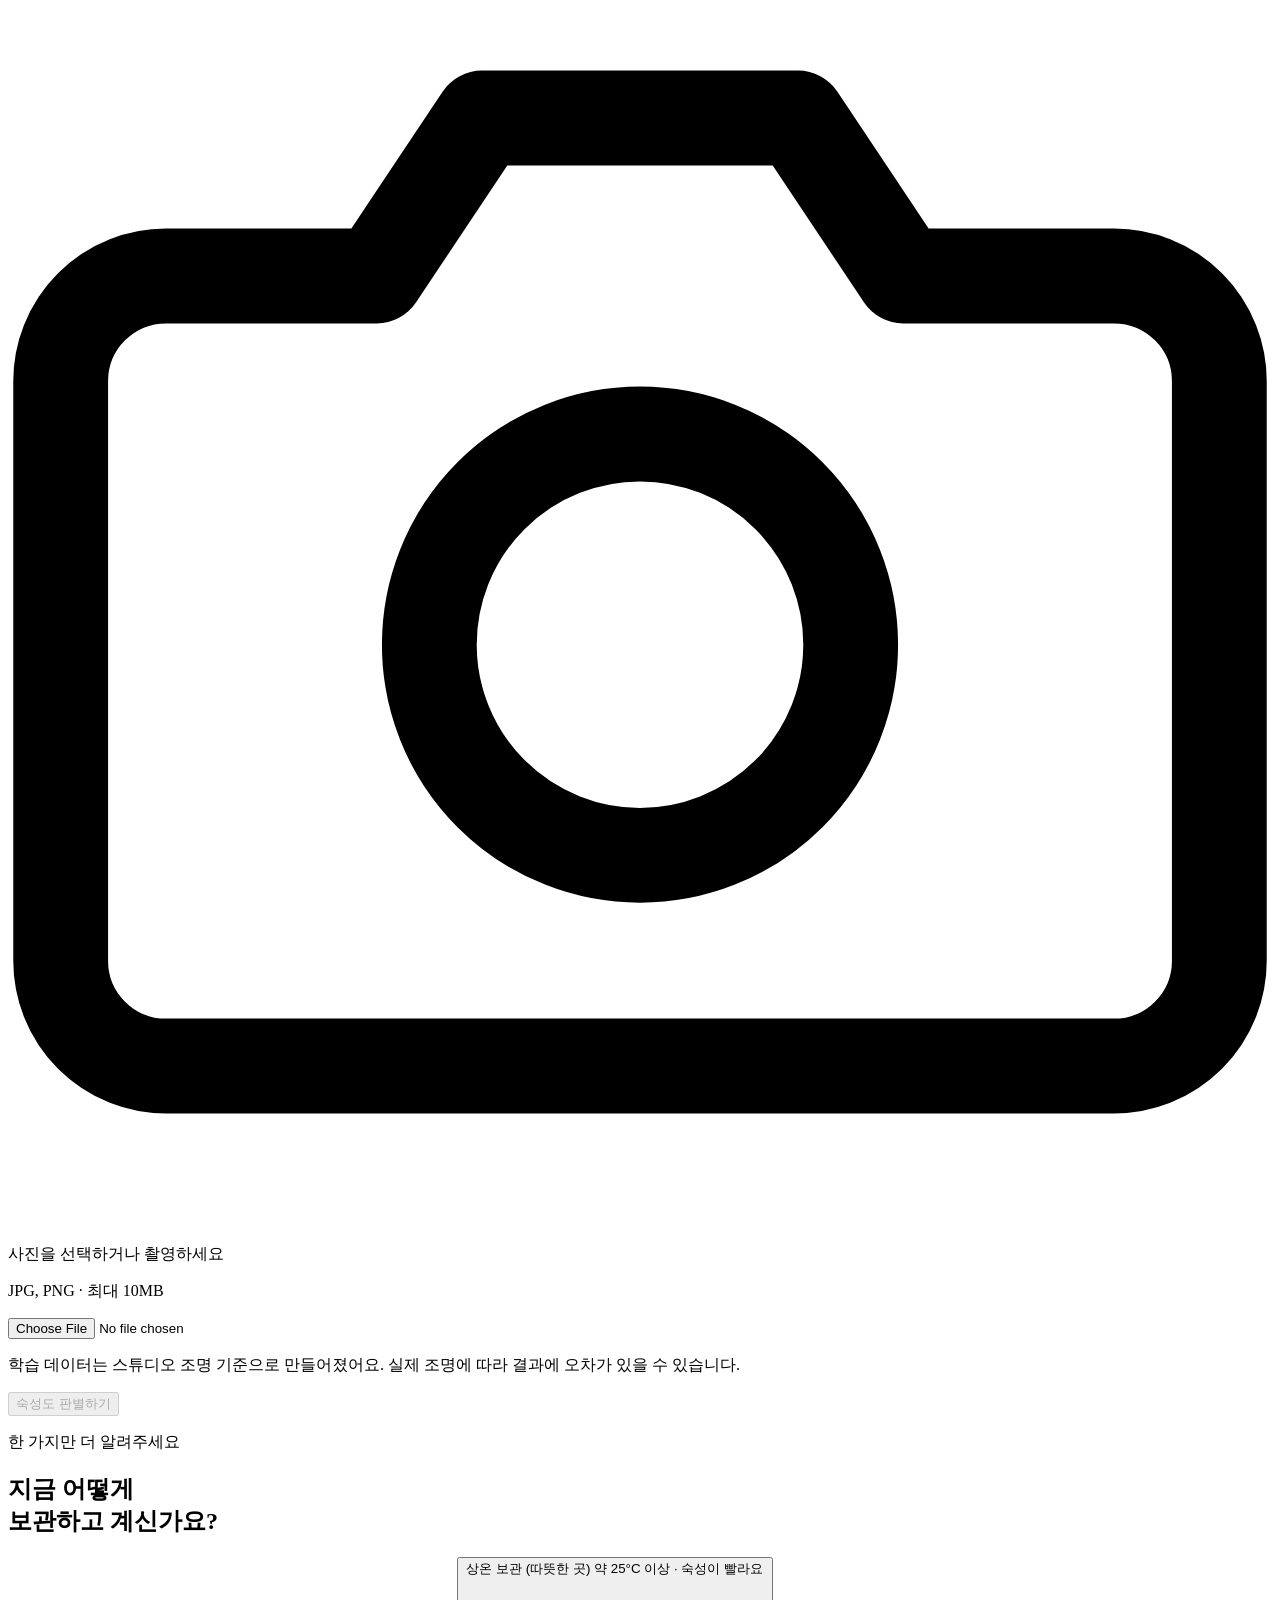
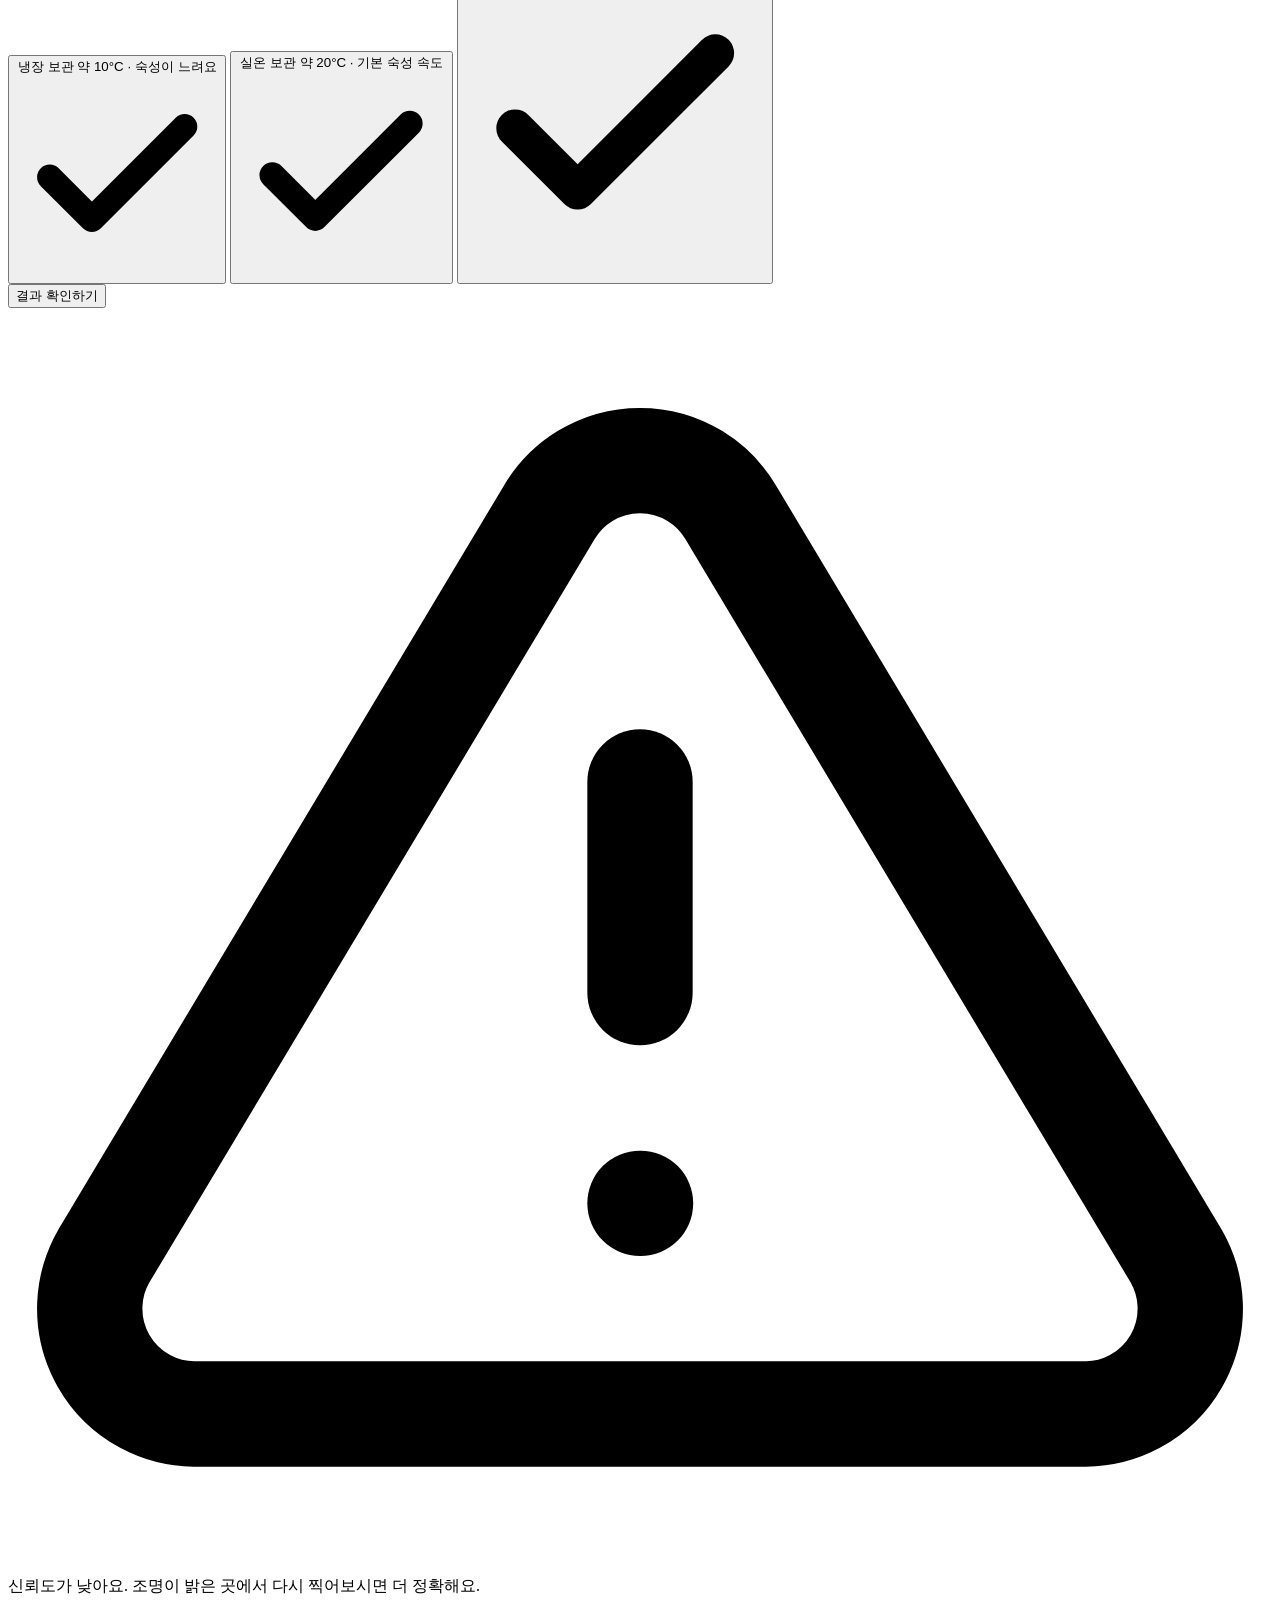
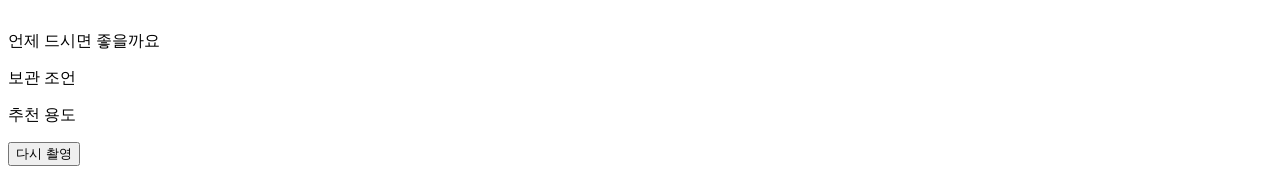
==== commit d9ec6ee0: "로그인 시 환영 배너 추가 로그인하면 이름/이메일 기반 환영 메시지와 로그아웃 버튼을 보여주고, 헤더의 로그인 아이콘은 로그인 상태일 때 숨김 처리.  Co-Authored-By:" ====
--- a/index.html
+++ b/index.html
@@ -31,10 +31,15 @@
         <svg xmlns="http://www.w3.org/2000/svg" class="h-5 w-5" viewBox="0 0 24 24" fill="none" stroke="currentColor" stroke-width="2" stroke-linecap="round" stroke-linejoin="round"><path d="M15 18l-6-6 6-6"/></svg>
       </button>
       <h1 class="text-base font-semibold tracking-tight">Avomatic</h1>
-      <a href="/login" class="flex h-8 w-8 items-center justify-center rounded-full text-avocado-600 hover:bg-avocado-50" aria-label="로그인">
+      <a id="loginLink" href="/login" class="flex h-8 w-8 items-center justify-center rounded-full text-avocado-600 hover:bg-avocado-50" aria-label="로그인">
         <svg xmlns="http://www.w3.org/2000/svg" class="h-5 w-5" viewBox="0 0 24 24" fill="none" stroke="currentColor" stroke-width="2" stroke-linecap="round" stroke-linejoin="round"><path d="M20 21v-2a4 4 0 0 0-4-4H8a4 4 0 0 0-4 4v2"/><circle cx="12" cy="7" r="4"/></svg>
       </a>
     </header>
+
+    <div id="welcomeBanner" class="hidden mx-5 mt-4 flex items-center justify-between rounded-xl bg-avocado-100 px-4 py-3 text-sm font-medium text-avocado-800">
+      <span id="welcomeText"></span>
+      <button id="logoutBtn" class="flex-shrink-0 text-xs font-semibold text-avocado-600 underline">로그아웃</button>
+    </div>
 
     <main class="flex flex-1 flex-col">
 
